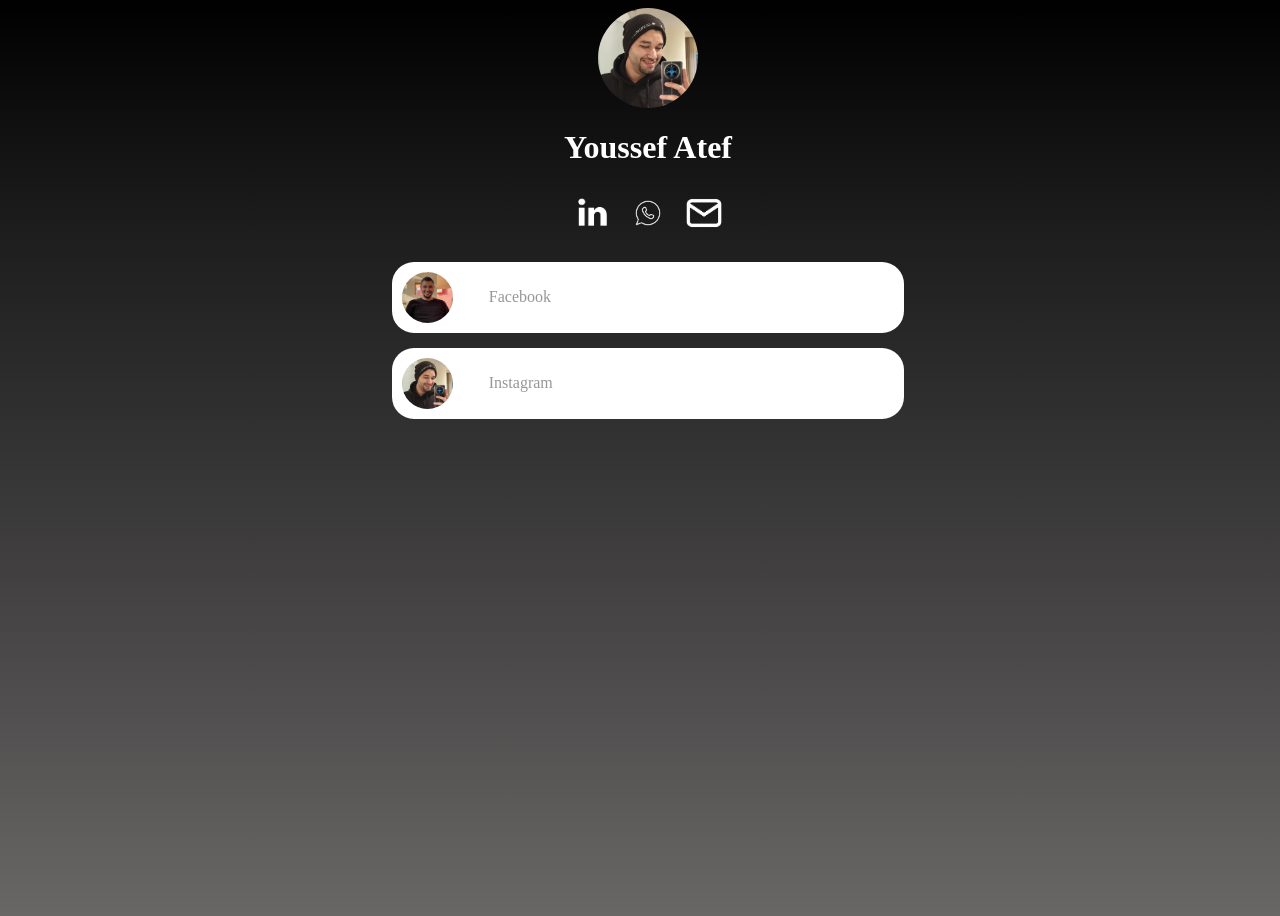
==== index.html @ 756415d1 "Add files via upload" ====
<!DOCTYPE html>
<html lang="en">
<head>
    <meta charset="UTF-8">
    <meta name="viewport" content="width=device-width, initial-scale=1.0">
    <title>Linktree</title>
    <link rel="stylesheet" href="styles.css">
</head>
<body>
    <!-- Start Head -->
    <header>
        <div class="header">
           <img src="second.jpg" alt="Youssef Atef Picture">
        <h1>Youssef Atef</h1> 
        </div>
        <div class="icons">
            <a href="https://www.linkedin.com/in/youssefatef20"><img src="Black_LinkedIn_Icon-removebg-preview.png" alt="LinkedIn Picture" class="logo linkedin"></a> 
            <a href="https://wa.me/qr/VZCPTO7S4LQMH1"><img src="WhatsApp_icon-removebg-preview.png" alt="whatsapp Icon" class="logo whatsapp"></a> 
            <a href="mailto:hh3928850@gmail.com"><img src="black_mail_app_icon__-removebg-preview.png" alt="mail Icon"class="logo mail" ></a> 
        </div>

    </header>
    <!-- End Head -->
    <!-- Start Main -->
   <main>
    <div class="all_buttons">
    <a href="https://www.facebook.com/share/1Axd8oAuQU/" class="button">
        <img src="first.webp" alt="facebook profile picture">
        Facebook
    </a>
    <a href="https://www.instagram.com/yousefatef23?igsh=MXZhYmN2dGlmeWFycw==" class="button">
        <img src="second.jpg" alt="instagram profile picture">
        Instagram
    </a> 
    </div>
   </main>
    <!-- end Main -->
</body>
</html>
---- styles.css ----
body{
    background-image: linear-gradient(to top, #696666, #4e4c4c, #353434, #1e1d1d, #000000);
    background-repeat: no-repeat;
    width: 100vw; 
    height: 100vh;  
    display: flex;
    flex-direction: column;
}

.header{
    display: flex;
    justify-content: center;
    flex-direction: column;
    align-items: center;
}

.header img{
    width: 100px;
    border-radius: 50%;
}

.header h1{
    color: #ffffff;
}

.icons{
    display: flex;
    justify-content: center;
    align-items: center;
    gap: 10px;
}



.logo{
    width: 50px;
}

.whatsapp{
    width: 42px;
}

main{
    display: flex;
    justify-content: center;
}

.all_buttons  {
    text-decoration: none;
    display: flex;
    flex-direction: column;
    align-items: center;
    gap: 15px;
    margin-top: 20px;
}



.button{
    display: flex;
    border-radius: 22px;
    width: 40vw;
    text-decoration: none;
    text-align: center;
    align-items: center;
    background-color: #ffffff;
    gap: 2vw;

}

.button:hover{
    background-color: transparent;
    border: #ffffff solid;
    color: #ffffff;
}


.button img{
    width: 10%;
    border-radius: 50%;
    object-fit: cover;
    padding: 10px;
}


.button{
    text-decoration: none;
    color: #989696;
}
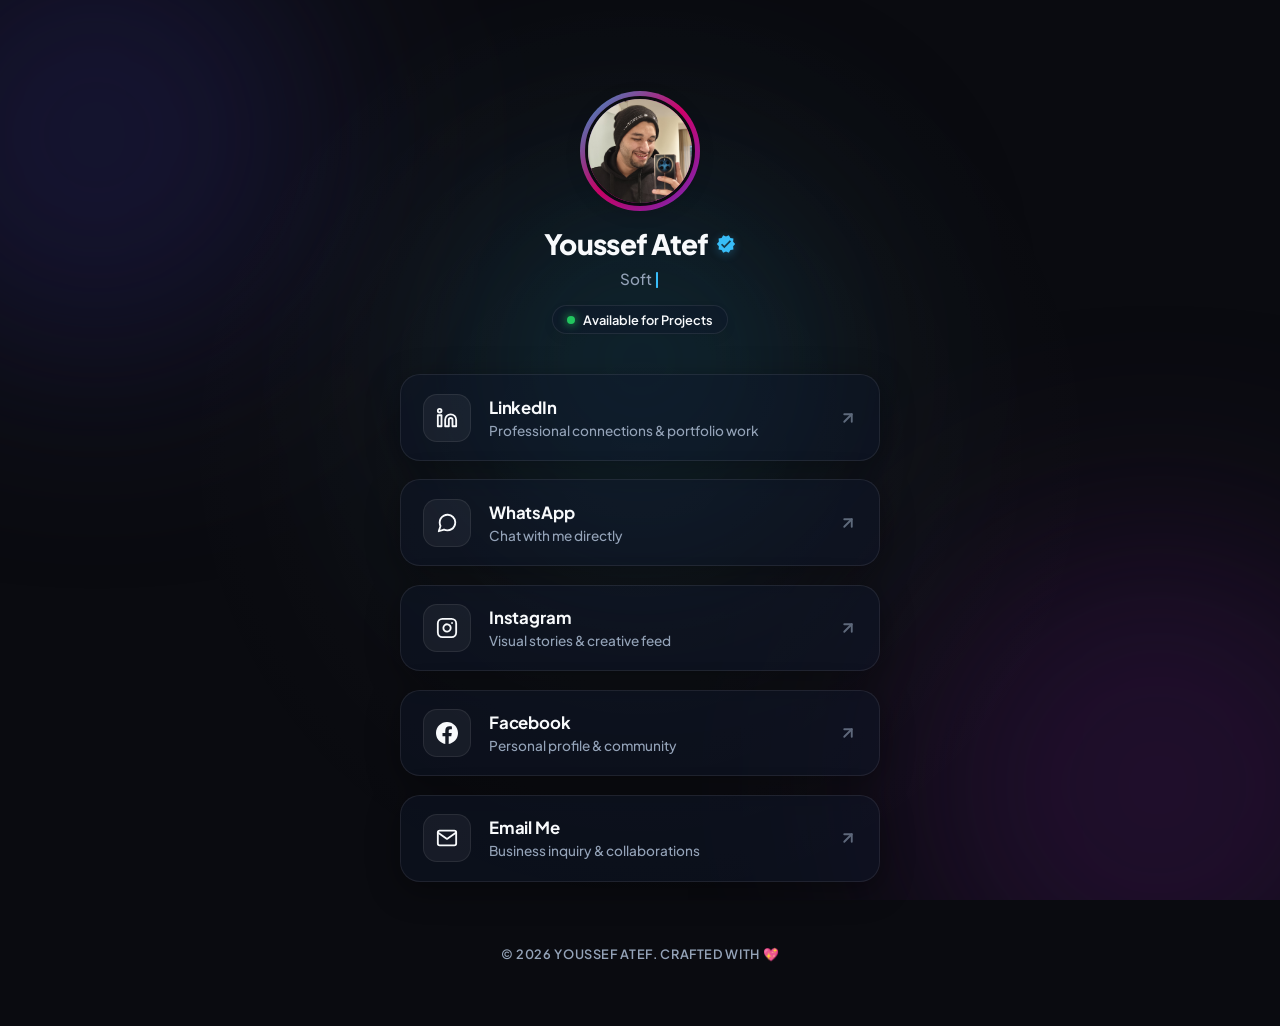
==== commit 68a18a27: "whole upgrade" ====
--- a/index.html
+++ b/index.html
@@ -1,39 +1,144 @@
-<!DOCTYPE html>
-<html lang="en">
-<head>
-    <meta charset="UTF-8">
-    <meta name="viewport" content="width=device-width, initial-scale=1.0">
-    <title>Linktree</title>
-    <link rel="stylesheet" href="styles.css">
-</head>
-<body>
-    <!-- Start Head -->
-    <header>
-        <div class="header">
-           <img src="second.jpg" alt="Youssef Atef Picture">
-        <h1>Youssef Atef</h1> 
-        </div>
-        <div class="icons">
-            <a href="https://www.linkedin.com/in/youssefatef20"><img src="Black_LinkedIn_Icon-removebg-preview.png" alt="LinkedIn Picture" class="logo linkedin"></a> 
-            <a href="https://wa.me/qr/VZCPTO7S4LQMH1"><img src="WhatsApp_icon-removebg-preview.png" alt="whatsapp Icon" class="logo whatsapp"></a> 
-            <a href="mailto:hh3928850@gmail.com"><img src="black_mail_app_icon__-removebg-preview.png" alt="mail Icon"class="logo mail" ></a> 
-        </div>
-
-    </header>
-    <!-- End Head -->
-    <!-- Start Main -->
-   <main>
-    <div class="all_buttons">
-    <a href="https://www.facebook.com/share/1Axd8oAuQU/" class="button">
-        <img src="first.webp" alt="facebook profile picture">
-        Facebook
-    </a>
-    <a href="https://www.instagram.com/yousefatef23?igsh=MXZhYmN2dGlmeWFycw==" class="button">
-        <img src="second.jpg" alt="instagram profile picture">
-        Instagram
-    </a> 
-    </div>
-   </main>
-    <!-- end Main -->
-</body>
+<!DOCTYPE html>
+<html lang="en" data-theme="dark">
+<head>
+    <meta charset="UTF-8">
+    <meta name="viewport" content="width=device-width, initial-scale=1.0">
+    
+    <!-- SEO & Metadata -->
+    <title>Youssef Atef | Connect With Me</title>
+    <meta name="description" content="Official Linktree for Youssef Atef. Connect on LinkedIn, WhatsApp, Instagram, Facebook, or send an Email.">
+    <meta name="keywords" content="Youssef Atef, Portfolio, Linktree, Web Developer, Social Links">
+    <meta name="author" content="Youssef Atef">
+    
+    <!-- Open Graph / Facebook -->
+    <meta property="og:type" content="website">
+    <meta property="og:title" content="Youssef Atef | Connect With Me">
+    <meta property="og:description" content="Official Linktree for Youssef Atef. Connect on LinkedIn, WhatsApp, Instagram, Facebook, or send an Email.">
+    <meta property="og:image" content="second.jpg">
+    
+    <!-- Google Fonts -->
+    <link rel="preconnect" href="https://fonts.googleapis.com">
+    <link rel="preconnect" href="https://fonts.gstatic.com" crossorigin>
+    <link href="https://fonts.googleapis.com/css2?family=Plus+Jakarta+Sans:wght@300;400;500;600;700;800&display=swap" rel="stylesheet">
+    
+    <link rel="stylesheet" href="styles.css">
+</head>
+<body>
+    <!-- Animated Particle/Mesh Background -->
+    <div class="bg-mesh">
+        <div class="mesh-bubble bubble-1"></div>
+        <div class="mesh-bubble bubble-2"></div>
+        <div class="mesh-bubble bubble-3"></div>
+    </div>
+
+
+    <!-- Header Section -->
+    <header class="profile-header">
+        <div class="avatar-container animate-on-load">
+            <img src="second.jpg" alt="Youssef Atef Profile" class="avatar">
+            <div class="avatar-ring"></div>
+        </div>
+
+        <div class="profile-info animate-on-load">
+            <h1 class="profile-name">
+                Youssef Atef 
+                <span class="verified-badge" title="Verified Account">
+                    <svg viewBox="0 0 24 24" fill="currentColor" class="badge-icon"><path d="M23 12l-2.44-2.78.34-3.68-3.61-.82-1.89-3.18L12 3 8.6 1.54 6.71 4.72l-3.61.81.34 3.68L1 12l2.44 2.78-.34 3.69 3.61.82 1.89 3.18L12 21l3.4 1.46 1.89-3.18 3.61-.82-.34-3.68L23 12zm-13 5l-4-4 1.41-1.41L10 14.17l6.59-6.59L18 9l-8 8z"/></svg>
+                </span>
+            </h1>
+            
+            <p class="profile-tagline"><span id="typing-text"></span><span class="typing-cursor">|</span></p>
+
+            <span class="status-badge">
+                <span class="status-dot animate-pulse"></span>
+                Available for Projects
+            </span>
+        </div>
+
+    </header>
+
+    <!-- Main Navigation/Buttons Section -->
+    <main class="links-container">
+        <!-- LinkedIn Link Card -->
+        <a href="https://www.linkedin.com/in/youssefatef20" target="_blank" rel="noopener noreferrer" class="link-card linkedin-card animate-on-load">
+            <div class="card-icon-wrapper">
+                <svg xmlns="http://www.w3.org/2000/svg" viewBox="0 0 24 24" fill="none" stroke="currentColor" stroke-width="2" stroke-linecap="round" stroke-linejoin="round"><path d="M16 8a6 6 0 0 1 6 6v7h-4v-7a2 2 0 0 0-2-2 2 2 0 0 0-2 2v7h-4v-7a6 6 0 0 1 6-6z"></path><rect x="2" y="9" width="4" height="12"></rect><circle cx="4" cy="4" r="2"></circle></svg>
+            </div>
+            <div class="card-content">
+                <h2 class="card-title">LinkedIn</h2>
+                <p class="card-description">Professional connections & portfolio work</p>
+            </div>
+            <div class="card-arrow">
+                <svg xmlns="http://www.w3.org/2000/svg" viewBox="0 0 24 24" fill="none" stroke="currentColor" stroke-width="2.5" stroke-linecap="round" stroke-linejoin="round"><line x1="7" y1="17" x2="17" y2="7"></line><polyline points="7 7 17 7 17 17"></polyline></svg>
+            </div>
+        </a>
+
+        <!-- WhatsApp Link Card -->
+        <a href="https://wa.me/qr/VZCPTO7S4LQMH1" target="_blank" rel="noopener noreferrer" class="link-card whatsapp-card animate-on-load">
+            <div class="card-icon-wrapper">
+                <svg xmlns="http://www.w3.org/2000/svg" viewBox="0 0 24 24" fill="none" stroke="currentColor" stroke-width="2" stroke-linecap="round" stroke-linejoin="round"><path d="M21 11.5a8.38 8.38 0 0 1-.9 3.8 8.5 8.5 0 0 1-7.6 4.7 8.38 8.38 0 0 1-3.8-.9L3 21l1.9-5.7a8.38 8.38 0 0 1-.9-3.8 8.5 8.5 0 0 1 4.7-7.6 8.38 8.38 0 0 1 3.8-.9h.5a8.48 8.48 0 0 1 8 8v.5z"></path></svg>
+            </div>
+            <div class="card-content">
+                <h2 class="card-title">WhatsApp</h2>
+                <p class="card-description">Chat with me directly</p>
+            </div>
+            <div class="card-arrow">
+                <svg xmlns="http://www.w3.org/2000/svg" viewBox="0 0 24 24" fill="none" stroke="currentColor" stroke-width="2.5" stroke-linecap="round" stroke-linejoin="round"><line x1="7" y1="17" x2="17" y2="7"></line><polyline points="7 7 17 7 17 17"></polyline></svg>
+            </div>
+        </a>
+
+        <!-- Instagram Link Card -->
+        <a href="https://www.instagram.com/yousefatef23?igsh=MXZhYmN2dGlmeWFycw==" target="_blank" rel="noopener noreferrer" class="link-card instagram-card animate-on-load">
+            <div class="card-icon-wrapper">
+                <svg xmlns="http://www.w3.org/2000/svg" viewBox="0 0 24 24" fill="none" stroke="currentColor" stroke-width="2" stroke-linecap="round" stroke-linejoin="round"><rect x="2" y="2" width="20" height="20" rx="5" ry="5"></rect><path d="M16 11.37A4 4 0 1 1 12.63 8 4 4 0 0 1 16 11.37z"></path><line x1="17.5" y1="6.5" x2="17.51" y2="6.5"></line></svg>
+            </div>
+            <div class="card-content">
+                <h2 class="card-title">Instagram</h2>
+                <p class="card-description">Visual stories & creative feed</p>
+            </div>
+            <div class="card-arrow">
+                <svg xmlns="http://www.w3.org/2000/svg" viewBox="0 0 24 24" fill="none" stroke="currentColor" stroke-width="2.5" stroke-linecap="round" stroke-linejoin="round"><line x1="7" y1="17" x2="17" y2="7"></line><polyline points="7 7 17 7 17 17"></polyline></svg>
+            </div>
+        </a>
+
+        <!-- Facebook Link Card -->
+        <a href="https://www.facebook.com/share/1Axd8oAuQU/" target="_blank" rel="noopener noreferrer" class="link-card facebook-card animate-on-load">
+            <div class="card-icon-wrapper">
+                <svg xmlns="http://www.w3.org/2000/svg" viewBox="0 0 24 24" fill="currentColor"><path d="M24 12.073c0-6.627-5.373-12-12-12s-12 5.373-12 12c0 5.99 4.388 10.954 10.125 11.854v-8.385H7.078v-3.47h3.047V9.43c0-3.007 1.792-4.669 4.533-4.669 1.312 0 2.686.235 2.686.235v2.953H15.83c-1.491 0-1.956.925-1.956 1.874v2.25h3.328l-.532 3.47h-2.796v8.385C19.612 23.027 24 18.062 24 12.073z"/></svg>
+            </div>
+            <div class="card-content">
+                <h2 class="card-title">Facebook</h2>
+                <p class="card-description">Personal profile & community</p>
+            </div>
+            <div class="card-arrow">
+                <svg xmlns="http://www.w3.org/2000/svg" viewBox="0 0 24 24" fill="none" stroke="currentColor" stroke-width="2.5" stroke-linecap="round" stroke-linejoin="round"><line x1="7" y1="17" x2="17" y2="7"></line><polyline points="7 7 17 7 17 17"></polyline></svg>
+            </div>
+        </a>
+
+        <!-- Email Link Card -->
+        <a href="mailto:hh3928850@gmail.com" class="link-card email-card animate-on-load">
+            <div class="card-icon-wrapper">
+                <svg xmlns="http://www.w3.org/2000/svg" viewBox="0 0 24 24" fill="none" stroke="currentColor" stroke-width="2" stroke-linecap="round" stroke-linejoin="round"><path d="M4 4h16c1.1 0 2 .9 2 2v12c0 1.1-.9 2-2 2H4c-1.1 0-2-.9-2-2V6c0-1.1.9-2 2-2z"></path><polyline points="22,6 12,13 2,6"></polyline></svg>
+            </div>
+            <div class="card-content">
+                <h2 class="card-title">Email Me</h2>
+                <p class="card-description">Business inquiry & collaborations</p>
+            </div>
+            <div class="card-arrow">
+                <svg xmlns="http://www.w3.org/2000/svg" viewBox="0 0 24 24" fill="none" stroke="currentColor" stroke-width="2.5" stroke-linecap="round" stroke-linejoin="round"><line x1="7" y1="17" x2="17" y2="7"></line><polyline points="7 7 17 7 17 17"></polyline></svg>
+            </div>
+        </a>
+    </main>
+
+    <!-- Footer -->
+    <footer class="profile-footer animate-on-load">
+        <p>© <span id="current-year"></span> Youssef Atef. Crafted with 💖</p>
+    </footer>
+
+
+    <!-- Toast Notifications Container -->
+    <div id="toast-container" class="toast-container"></div>
+
+    <script src="script.js"></script>
+</body>
 </html>
--- a/styles.css
+++ b/styles.css
@@ -1,92 +1,542 @@
-body{
-    background-image: linear-gradient(to top, #696666, #4e4c4c, #353434, #1e1d1d, #000000);
-    background-repeat: no-repeat;
-    width: 100vw; 
-    height: 100vh;  
-    display: flex;
-    flex-direction: column;
-}
-
-.header{
-    display: flex;
-    justify-content: center;
-    flex-direction: column;
-    align-items: center;
-}
-
-.header img{
-    width: 100px;
-    border-radius: 50%;
-}
-
-.header h1{
-    color: #ffffff;
-}
-
-.icons{
-    display: flex;
-    justify-content: center;
-    align-items: center;
-    gap: 10px;
-}
-
-
-
-.logo{
-    width: 50px;
-}
-
-.whatsapp{
-    width: 42px;
-}
-
-main{
-    display: flex;
-    justify-content: center;
-}
-
-.all_buttons  {
-    text-decoration: none;
-    display: flex;
-    flex-direction: column;
-    align-items: center;
-    gap: 15px;
-    margin-top: 20px;
-}
-
-
-
-.button{
-    display: flex;
-    border-radius: 22px;
-    width: 40vw;
-    text-decoration: none;
-    text-align: center;
-    align-items: center;
-    background-color: #ffffff;
-    gap: 2vw;
-
-}
-
-.button:hover{
-    background-color: transparent;
-    border: #ffffff solid;
-    color: #ffffff;
-}
-
-
-.button img{
-    width: 10%;
-    border-radius: 50%;
-    object-fit: cover;
-    padding: 10px;
-}
-
-
-.button{
-    text-decoration: none;
-    color: #989696;
-}
-
-
-
+/* ==========================================================================
+   DESIGN SYSTEM & CUSTOM PROPERTIES
+   ========================================================================== */
+:root {
+    /* Fonts */
+    --font-primary: 'Plus Jakarta Sans', sans-serif;
+    
+    /* Layout */
+    --max-width: 480px;
+    --transition-spring: all 0.5s cubic-bezier(0.34, 1.56, 0.64, 1);
+    --transition-smooth: all 0.3s ease;
+
+    /* Theme Configurations (Locked to Dark) */
+    --bg-main: #0a0b10;
+    --text-primary: #f8fafc;
+    --text-secondary: #94a3b8;
+    
+    /* Glassmorphism */
+    --glass-bg: rgba(15, 23, 42, 0.45);
+    --glass-border: rgba(255, 255, 255, 0.08);
+    --glass-border-hover: rgba(255, 255, 255, 0.2);
+    --glass-shadow: 0 8px 32px 0 rgba(0, 0, 0, 0.37);
+    --glass-shadow-hover: 0 12px 40px 0 rgba(56, 189, 248, 0.15);
+    
+    /* Accent & Brand Colors */
+    --accent: #38bdf8;
+    --accent-glow: rgba(56, 189, 248, 0.3);
+    
+    /* Dynamic Mesh Bubbles */
+    --bubble-1: #1e1b4b;
+    --bubble-2: #311042;
+    --bubble-3: #083344;
+    
+    /* Inputs */
+    --input-bg: rgba(0, 0, 0, 0.25);
+}
+
+/* ==========================================================================
+   BASE RESET & LAYOUT
+   ========================================================================== */
+* {
+    margin: 0;
+    padding: 0;
+    box-sizing: border-box;
+    -webkit-tap-highlight-color: transparent;
+}
+
+body {
+    background-color: var(--bg-main);
+    color: var(--text-primary);
+    font-family: var(--font-primary);
+    min-height: 100vh;
+    display: flex;
+    flex-direction: column;
+    align-items: center;
+    justify-content: flex-start;
+    padding: 2rem 1rem;
+    overflow-x: hidden;
+    position: relative;
+    transition: background-color 0.4s ease, color 0.4s ease;
+}
+
+/* ==========================================================================
+   DYNAMIC MESH BACKGROUND
+   ========================================================================== */
+.bg-mesh {
+    position: fixed;
+    top: 0;
+    left: 0;
+    width: 100%;
+    height: 100%;
+    z-index: -1;
+    overflow: hidden;
+    background: radial-gradient(circle at var(--mouse-x, 50%) var(--mouse-y, 50%), rgba(255, 255, 255, 0.03) 0%, transparent 60%);
+    pointer-events: none;
+}
+
+.mesh-bubble {
+    position: absolute;
+    border-radius: 50%;
+    filter: blur(100px);
+    opacity: 0.55;
+    mix-blend-mode: screen;
+    animation: floatAround 25s infinite alternate ease-in-out;
+    transition: background-color 0.8s ease;
+}
+
+.bubble-1 {
+    width: 450px;
+    height: 450px;
+    background-color: var(--bubble-1);
+    top: -10%;
+    left: -10%;
+}
+
+.bubble-2 {
+    width: 500px;
+    height: 500px;
+    background-color: var(--bubble-2);
+    bottom: -15%;
+    right: -10%;
+    animation-delay: -5s;
+    animation-duration: 30s;
+}
+
+.bubble-3 {
+    width: 350px;
+    height: 350px;
+    background-color: var(--bubble-3);
+    top: 40%;
+    left: 50%;
+    transform: translate(-50%, -50%);
+    animation-delay: -10s;
+    animation-duration: 20s;
+}
+
+@keyframes floatAround {
+    0% {
+        transform: translate(0, 0) scale(1) rotate(0deg);
+    }
+    33% {
+        transform: translate(50px, 80px) scale(1.1) rotate(120deg);
+    }
+    66% {
+        transform: translate(-40px, 40px) scale(0.9) rotate(240deg);
+    }
+    100% {
+        transform: translate(0, 0) scale(1) rotate(360deg);
+    }
+}
+
+/* ==========================================================================
+   ANIMATE ON LOAD SYSTEM
+   ========================================================================== */
+.animate-on-load {
+    opacity: 0;
+    transform: translateY(24px);
+    transition: opacity 0.8s cubic-bezier(0.16, 1, 0.3, 1), 
+                transform 0.8s cubic-bezier(0.16, 1, 0.3, 1);
+}
+
+body.loaded .animate-on-load {
+    opacity: 1;
+    transform: translateY(0);
+}
+
+/* Floating header controls removed */
+
+/* ==========================================================================
+   PROFILE HEADER
+   ========================================================================== */
+.profile-header {
+    display: flex;
+    flex-direction: column;
+    align-items: center;
+    text-align: center;
+    margin-top: 4rem;
+    margin-bottom: 2.5rem;
+    width: 100%;
+    max-width: var(--max-width);
+}
+
+/* Avatar Picture & Glowing Ring */
+.avatar-container {
+    position: relative;
+    width: 110px;
+    height: 110px;
+    margin-bottom: 1.25rem;
+}
+
+.avatar {
+    width: 100%;
+    height: 100%;
+    border-radius: 50%;
+    object-fit: cover;
+    border: 3px solid var(--bg-main);
+    box-shadow: 0 4px 20px rgba(0, 0, 0, 0.2);
+    z-index: 2;
+    position: relative;
+}
+
+.avatar-ring {
+    position: absolute;
+    top: -5px;
+    left: -5px;
+    right: -5px;
+    bottom: -5px;
+    border-radius: 50%;
+    background: linear-gradient(135deg, var(--accent) 0%, #ff007f 50%, #9333ea 100%);
+    z-index: 1;
+    animation: rotateRing 8s linear infinite;
+    opacity: 0.85;
+}
+
+@keyframes rotateRing {
+    0% { transform: rotate(0deg); }
+    100% { transform: rotate(360deg); }
+}
+
+/* Profile Info */
+.profile-info {
+    display: flex;
+    flex-direction: column;
+    align-items: center;
+    gap: 0.5rem;
+    width: 100%;
+}
+
+.profile-name {
+    font-size: 1.75rem;
+    font-weight: 800;
+    letter-spacing: -0.025em;
+    display: flex;
+    align-items: center;
+    gap: 0.5rem;
+}
+
+.verified-badge {
+    display: inline-flex;
+    align-items: center;
+    justify-content: center;
+    color: var(--accent);
+}
+
+.badge-icon {
+    width: 20px;
+    height: 20px;
+    filter: drop-shadow(0 2px 4px var(--accent-glow));
+}
+
+.profile-tagline {
+    font-size: 0.95rem;
+    color: var(--text-secondary);
+    font-weight: 500;
+    min-height: 20px;
+}
+
+.typing-cursor {
+    animation: blinkCursor 0.8s infinite;
+    color: var(--accent);
+    font-weight: 700;
+    margin-left: 2px;
+}
+
+@keyframes blinkCursor {
+    50% { opacity: 0; }
+}
+
+/* Status Indicator Badge */
+.status-badge {
+    display: inline-flex;
+    align-items: center;
+    gap: 0.5rem;
+    padding: 0.35rem 0.85rem;
+    border-radius: 20px;
+    background: var(--glass-bg);
+    border: 1px solid var(--glass-border);
+    font-size: 0.8rem;
+    font-weight: 600;
+    color: var(--text-primary);
+    margin-top: 0.5rem;
+    box-shadow: 0 4px 12px rgba(0, 0, 0, 0.05);
+}
+
+.status-dot {
+    width: 8px;
+    height: 8px;
+    border-radius: 50%;
+    background-color: #22c55e; /* Green active status */
+    box-shadow: 0 0 10px #22c55e;
+}
+
+/* Social Quicklinks removed */
+
+/* ==========================================================================
+   LINKS CONTAINER & CARDS
+   ========================================================================== */
+.links-container {
+    width: 100%;
+    max-width: var(--max-width);
+    display: flex;
+    flex-direction: column;
+    gap: 1.15rem;
+}
+
+/* Base Card Style */
+.link-card {
+    display: flex;
+    align-items: center;
+    padding: 1.15rem 1.35rem;
+    border-radius: 20px;
+    background: var(--glass-bg);
+    border: 1px solid var(--glass-border);
+    text-decoration: none;
+    color: var(--text-primary);
+    box-shadow: var(--glass-shadow);
+    transition: var(--transition-spring);
+    position: relative;
+    overflow: hidden;
+}
+
+/* Sweep/Shine Hover Light Beam */
+.link-card::before {
+    content: '';
+    position: absolute;
+    top: 0;
+    left: -150%;
+    width: 50%;
+    height: 100%;
+    background: linear-gradient(
+        to right,
+        rgba(255, 255, 255, 0) 0%,
+        rgba(255, 255, 255, 0.13) 50%,
+        rgba(255, 255, 255, 0) 100%
+    );
+    transform: skewX(-25deg);
+    transition: 0.75s;
+    pointer-events: none;
+    z-index: 3;
+}
+
+.link-card:hover::before {
+    left: 200%;
+}
+
+.link-card:hover {
+    transform: translateY(-4px) scale(1.015);
+    border-color: var(--glass-border-hover);
+    box-shadow: var(--glass-shadow-hover);
+}
+
+.link-card:active {
+    transform: translateY(-1px) scale(0.99);
+}
+
+/* Card Icons */
+.card-icon-wrapper {
+    width: 48px;
+    height: 48px;
+    border-radius: 14px;
+    background: rgba(255, 255, 255, 0.05);
+    border: 1px solid var(--glass-border);
+    display: flex;
+    align-items: center;
+    justify-content: center;
+    margin-right: 1.15rem;
+    transition: var(--transition-spring);
+    flex-shrink: 0;
+}
+
+html[data-theme="light"] .card-icon-wrapper {
+    background: rgba(0, 0, 0, 0.03);
+}
+
+.card-icon-wrapper svg {
+    width: 22px;
+    height: 22px;
+    color: var(--text-primary);
+    transition: var(--transition-spring);
+}
+
+.link-card:hover .card-icon-wrapper {
+    transform: scale(1.1) rotate(5deg);
+}
+
+/* Card Typography */
+.card-content {
+    flex-grow: 1;
+    display: flex;
+    flex-direction: column;
+    gap: 0.25rem;
+}
+
+.card-title {
+    font-size: 1.05rem;
+    font-weight: 700;
+    letter-spacing: -0.01em;
+}
+
+.card-description {
+    font-size: 0.85rem;
+    color: var(--text-secondary);
+    font-weight: 500;
+    line-height: 1.25;
+}
+
+/* Card Arrow Icon */
+.card-arrow {
+    display: flex;
+    align-items: center;
+    justify-content: center;
+    color: var(--text-secondary);
+    opacity: 0.6;
+    transition: var(--transition-spring);
+    margin-left: 0.5rem;
+}
+
+.card-arrow svg {
+    width: 18px;
+    height: 18px;
+}
+
+.link-card:hover .card-arrow {
+    transform: translate(3px, -3px);
+    opacity: 1;
+    color: var(--accent);
+}
+
+/* BRAND SPECIFIC HOVER HIGHLIGHTS */
+/* LinkedIn */
+.linkedin-card:hover {
+    border-color: rgba(0, 119, 181, 0.4);
+    box-shadow: 0 10px 30px rgba(0, 119, 181, 0.15);
+}
+.linkedin-card:hover .card-icon-wrapper {
+    background: rgba(0, 119, 181, 0.15);
+}
+.linkedin-card:hover .card-icon-wrapper svg {
+    color: #0077b5;
+}
+
+/* WhatsApp */
+.whatsapp-card:hover {
+    border-color: rgba(37, 211, 102, 0.4);
+    box-shadow: 0 10px 30px rgba(37, 211, 102, 0.15);
+}
+.whatsapp-card:hover .card-icon-wrapper {
+    background: rgba(37, 211, 102, 0.15);
+}
+.whatsapp-card:hover .card-icon-wrapper svg {
+    color: #25d366;
+}
+
+/* Instagram */
+.instagram-card:hover {
+    border-color: rgba(225, 48, 108, 0.4);
+    box-shadow: 0 10px 30px rgba(225, 48, 108, 0.15);
+}
+.instagram-card:hover .card-icon-wrapper {
+    background: rgba(225, 48, 108, 0.15);
+}
+.instagram-card:hover .card-icon-wrapper svg {
+    color: #e1306c;
+}
+
+/* Facebook */
+.facebook-card:hover {
+    border-color: rgba(24, 119, 242, 0.4);
+    box-shadow: 0 10px 30px rgba(24, 119, 242, 0.15);
+}
+.facebook-card:hover .card-icon-wrapper {
+    background: rgba(24, 119, 242, 0.15);
+}
+.facebook-card:hover .card-icon-wrapper svg {
+    color: #1877f2;
+}
+
+/* Email */
+.email-card:hover {
+    border-color: rgba(139, 92, 246, 0.4);
+    box-shadow: 0 10px 30px rgba(139, 92, 246, 0.15);
+}
+.email-card:hover .card-icon-wrapper {
+    background: rgba(139, 92, 246, 0.15);
+}
+.email-card:hover .card-icon-wrapper svg {
+    color: #8b5cf6;
+}
+
+/* ==========================================================================
+   FOOTER
+   ========================================================================== */
+.profile-footer {
+    margin-top: 4rem;
+    margin-bottom: 2rem;
+    font-size: 0.8rem;
+    color: var(--text-secondary);
+    font-weight: 600;
+    letter-spacing: 0.05em;
+    text-transform: uppercase;
+}
+
+/* Toast and share modal CSS removed */
+
+/* ==========================================================================
+   MOBILE & ACCESSIBILITY RESPONSIVENESS
+   ========================================================================== */
+@media (max-width: 480px) {
+    body {
+        padding: 1.5rem 0.75rem;
+    }
+    
+    .profile-header {
+        margin-top: 3.5rem;
+        margin-bottom: 2rem;
+    }
+    
+    .profile-name {
+        font-size: 1.5rem;
+    }
+    
+    .link-card {
+        padding: 1rem 1.15rem;
+        border-radius: 16px;
+    }
+    
+    .card-icon-wrapper {
+        width: 42px;
+        height: 42px;
+        border-radius: 12px;
+        margin-right: 0.85rem;
+    }
+    
+    .card-icon-wrapper svg {
+        width: 18px;
+        height: 18px;
+    }
+    
+    .card-title {
+        font-size: 0.95rem;
+    }
+    
+    .card-description {
+        font-size: 0.8rem;
+    }
+}
+
+/* High contrast modes or animation reduction preference */
+@media (prefers-reduced-motion: reduce) {
+    .mesh-bubble,
+    .avatar-ring,
+    .status-dot,
+    .animate-on-load,
+    .link-card::before,
+    .link-card,
+    .card-arrow {
+        animation: none !important;
+        transition: none !important;
+        transform: none !important;
+        opacity: 1 !important;
+    }
+}
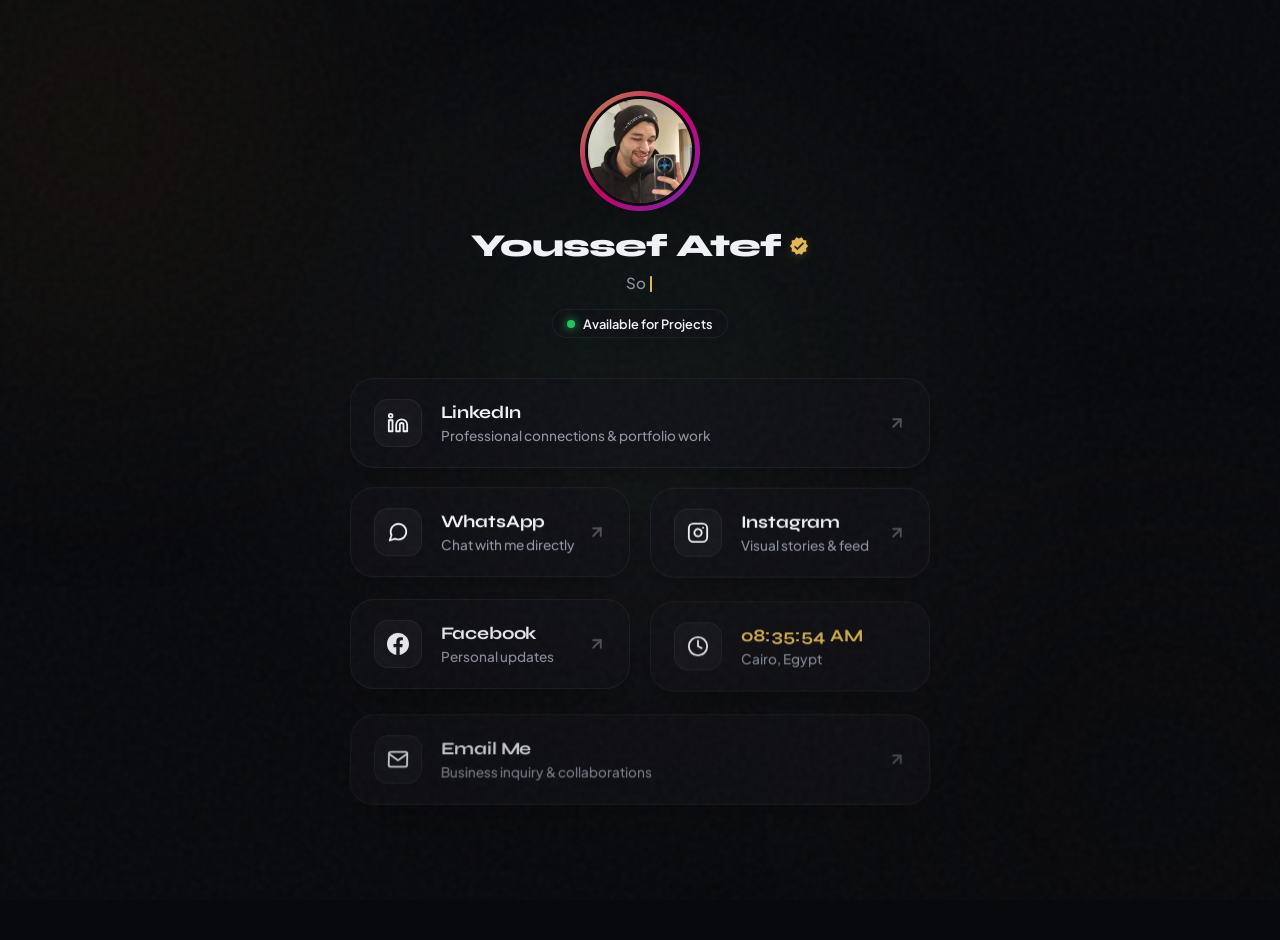
==== commit 7e279ebb: "d" ====
--- a/index.html
+++ b/index.html
@@ -19,7 +19,7 @@
     <!-- Google Fonts -->
     <link rel="preconnect" href="https://fonts.googleapis.com">
     <link rel="preconnect" href="https://fonts.gstatic.com" crossorigin>
-    <link href="https://fonts.googleapis.com/css2?family=Plus+Jakarta+Sans:wght@300;400;500;600;700;800&display=swap" rel="stylesheet">
+    <link href="https://fonts.googleapis.com/css2?family=Plus+Jakarta+Sans:wght@300;400;500;600;700;800&family=Syne:wght@700;800&display=swap" rel="stylesheet">
     
     <link rel="stylesheet" href="styles.css">
 </head>
@@ -34,12 +34,12 @@
 
     <!-- Header Section -->
     <header class="profile-header">
-        <div class="avatar-container animate-on-load">
+        <div class="avatar-container">
             <img src="second.jpg" alt="Youssef Atef Profile" class="avatar">
             <div class="avatar-ring"></div>
         </div>
 
-        <div class="profile-info animate-on-load">
+        <div class="profile-info">
             <h1 class="profile-name">
                 Youssef Atef 
                 <span class="verified-badge" title="Verified Account">
@@ -58,9 +58,9 @@
     </header>
 
     <!-- Main Navigation/Buttons Section -->
-    <main class="links-container">
-        <!-- LinkedIn Link Card -->
-        <a href="https://www.linkedin.com/in/youssefatef20" target="_blank" rel="noopener noreferrer" class="link-card linkedin-card animate-on-load">
+    <main class="bento-grid">
+        <!-- LinkedIn Link Card (Wide) -->
+        <a href="https://www.linkedin.com/in/youssefatef20" target="_blank" rel="noopener noreferrer" class="bento-card bento-wide linkedin-card">
             <div class="card-icon-wrapper">
                 <svg xmlns="http://www.w3.org/2000/svg" viewBox="0 0 24 24" fill="none" stroke="currentColor" stroke-width="2" stroke-linecap="round" stroke-linejoin="round"><path d="M16 8a6 6 0 0 1 6 6v7h-4v-7a2 2 0 0 0-2-2 2 2 0 0 0-2 2v7h-4v-7a6 6 0 0 1 6-6z"></path><rect x="2" y="9" width="4" height="12"></rect><circle cx="4" cy="4" r="2"></circle></svg>
             </div>
@@ -74,7 +74,7 @@
         </a>
 
         <!-- WhatsApp Link Card -->
-        <a href="https://wa.me/qr/VZCPTO7S4LQMH1" target="_blank" rel="noopener noreferrer" class="link-card whatsapp-card animate-on-load">
+        <a href="https://wa.me/qr/VZCPTO7S4LQMH1" target="_blank" rel="noopener noreferrer" class="bento-card whatsapp-card">
             <div class="card-icon-wrapper">
                 <svg xmlns="http://www.w3.org/2000/svg" viewBox="0 0 24 24" fill="none" stroke="currentColor" stroke-width="2" stroke-linecap="round" stroke-linejoin="round"><path d="M21 11.5a8.38 8.38 0 0 1-.9 3.8 8.5 8.5 0 0 1-7.6 4.7 8.38 8.38 0 0 1-3.8-.9L3 21l1.9-5.7a8.38 8.38 0 0 1-.9-3.8 8.5 8.5 0 0 1 4.7-7.6 8.38 8.38 0 0 1 3.8-.9h.5a8.48 8.48 0 0 1 8 8v.5z"></path></svg>
             </div>
@@ -88,13 +88,13 @@
         </a>
 
         <!-- Instagram Link Card -->
-        <a href="https://www.instagram.com/yousefatef23?igsh=MXZhYmN2dGlmeWFycw==" target="_blank" rel="noopener noreferrer" class="link-card instagram-card animate-on-load">
+        <a href="https://www.instagram.com/yousefatef23?igsh=MXZhYmN2dGlmeWFycw==" target="_blank" rel="noopener noreferrer" class="bento-card instagram-card">
             <div class="card-icon-wrapper">
                 <svg xmlns="http://www.w3.org/2000/svg" viewBox="0 0 24 24" fill="none" stroke="currentColor" stroke-width="2" stroke-linecap="round" stroke-linejoin="round"><rect x="2" y="2" width="20" height="20" rx="5" ry="5"></rect><path d="M16 11.37A4 4 0 1 1 12.63 8 4 4 0 0 1 16 11.37z"></path><line x1="17.5" y1="6.5" x2="17.51" y2="6.5"></line></svg>
             </div>
             <div class="card-content">
                 <h2 class="card-title">Instagram</h2>
-                <p class="card-description">Visual stories & creative feed</p>
+                <p class="card-description">Visual stories & feed</p>
             </div>
             <div class="card-arrow">
                 <svg xmlns="http://www.w3.org/2000/svg" viewBox="0 0 24 24" fill="none" stroke="currentColor" stroke-width="2.5" stroke-linecap="round" stroke-linejoin="round"><line x1="7" y1="17" x2="17" y2="7"></line><polyline points="7 7 17 7 17 17"></polyline></svg>
@@ -102,21 +102,32 @@
         </a>
 
         <!-- Facebook Link Card -->
-        <a href="https://www.facebook.com/share/1Axd8oAuQU/" target="_blank" rel="noopener noreferrer" class="link-card facebook-card animate-on-load">
+        <a href="https://www.facebook.com/share/1Axd8oAuQU/" target="_blank" rel="noopener noreferrer" class="bento-card facebook-card">
             <div class="card-icon-wrapper">
                 <svg xmlns="http://www.w3.org/2000/svg" viewBox="0 0 24 24" fill="currentColor"><path d="M24 12.073c0-6.627-5.373-12-12-12s-12 5.373-12 12c0 5.99 4.388 10.954 10.125 11.854v-8.385H7.078v-3.47h3.047V9.43c0-3.007 1.792-4.669 4.533-4.669 1.312 0 2.686.235 2.686.235v2.953H15.83c-1.491 0-1.956.925-1.956 1.874v2.25h3.328l-.532 3.47h-2.796v8.385C19.612 23.027 24 18.062 24 12.073z"/></svg>
             </div>
             <div class="card-content">
                 <h2 class="card-title">Facebook</h2>
-                <p class="card-description">Personal profile & community</p>
+                <p class="card-description">Personal updates</p>
             </div>
             <div class="card-arrow">
                 <svg xmlns="http://www.w3.org/2000/svg" viewBox="0 0 24 24" fill="none" stroke="currentColor" stroke-width="2.5" stroke-linecap="round" stroke-linejoin="round"><line x1="7" y1="17" x2="17" y2="7"></line><polyline points="7 7 17 7 17 17"></polyline></svg>
             </div>
         </a>
 
-        <!-- Email Link Card -->
-        <a href="mailto:hh3928850@gmail.com" class="link-card email-card animate-on-load">
+        <!-- Cairo Clock Widget -->
+        <div class="bento-card clock-card">
+            <div class="card-icon-wrapper">
+                <svg xmlns="http://www.w3.org/2000/svg" viewBox="0 0 24 24" fill="none" stroke="currentColor" stroke-width="2" stroke-linecap="round" stroke-linejoin="round" class="clock-icon"><circle cx="12" cy="12" r="10"></circle><polyline points="12 6 12 12 16 14"></polyline></svg>
+            </div>
+            <div class="card-content">
+                <h2 class="card-title" id="clock-time">00:00:00</h2>
+                <p class="card-description">Cairo, Egypt</p>
+            </div>
+        </div>
+
+        <!-- Email Link Card (Wide) -->
+        <a href="mailto:hh3928850@gmail.com" class="bento-card bento-wide email-card">
             <div class="card-icon-wrapper">
                 <svg xmlns="http://www.w3.org/2000/svg" viewBox="0 0 24 24" fill="none" stroke="currentColor" stroke-width="2" stroke-linecap="round" stroke-linejoin="round"><path d="M4 4h16c1.1 0 2 .9 2 2v12c0 1.1-.9 2-2 2H4c-1.1 0-2-.9-2-2V6c0-1.1.9-2 2-2z"></path><polyline points="22,6 12,13 2,6"></polyline></svg>
             </div>
@@ -131,7 +142,7 @@
     </main>
 
     <!-- Footer -->
-    <footer class="profile-footer animate-on-load">
+    <footer class="profile-footer">
         <p>© <span id="current-year"></span> Youssef Atef. Crafted with 💖</p>
     </footer>
 
@@ -139,6 +150,8 @@
     <!-- Toast Notifications Container -->
     <div id="toast-container" class="toast-container"></div>
 
+    <!-- GSAP Libraries -->
+    <script src="https://cdnjs.cloudflare.com/ajax/libs/gsap/3.12.5/gsap.min.js"></script>
     <script src="script.js"></script>
 </body>
 </html>
--- a/styles.css
+++ b/styles.css
@@ -4,32 +4,33 @@
 :root {
     /* Fonts */
     --font-primary: 'Plus Jakarta Sans', sans-serif;
+    --font-display: 'Syne', sans-serif;
     
     /* Layout */
-    --max-width: 480px;
+    --max-width: 580px;
     --transition-spring: all 0.5s cubic-bezier(0.34, 1.56, 0.64, 1);
     --transition-smooth: all 0.3s ease;
 
-    /* Theme Configurations (Locked to Dark) */
-    --bg-main: #0a0b10;
-    --text-primary: #f8fafc;
-    --text-secondary: #94a3b8;
+    /* Theme Configurations (Obsidian Dark) */
+    --bg-main: #08090c;
+    --text-primary: #f1f2f6;
+    --text-secondary: #8e939e;
     
     /* Glassmorphism */
-    --glass-bg: rgba(15, 23, 42, 0.45);
-    --glass-border: rgba(255, 255, 255, 0.08);
-    --glass-border-hover: rgba(255, 255, 255, 0.2);
-    --glass-shadow: 0 8px 32px 0 rgba(0, 0, 0, 0.37);
-    --glass-shadow-hover: 0 12px 40px 0 rgba(56, 189, 248, 0.15);
-    
-    /* Accent & Brand Colors */
-    --accent: #38bdf8;
-    --accent-glow: rgba(56, 189, 248, 0.3);
+    --glass-bg: rgba(15, 16, 22, 0.6);
+    --glass-border: rgba(255, 255, 255, 0.05);
+    --glass-border-hover: rgba(226, 184, 87, 0.25);
+    --glass-shadow: 0 10px 40px -10px rgba(0, 0, 0, 0.5);
+    --glass-shadow-hover: 0 20px 50px -10px rgba(226, 184, 87, 0.08);
+    
+    /* Accent & Brand Colors (Muted Gold) */
+    --accent: #e2b857;
+    --accent-glow: rgba(226, 184, 87, 0.2);
     
     /* Dynamic Mesh Bubbles */
-    --bubble-1: #1e1b4b;
-    --bubble-2: #311042;
-    --bubble-3: #083344;
+    --bubble-1: #19140d; /* Warm dark bronze */
+    --bubble-2: #09090b; /* Dark charcoal */
+    --bubble-3: #0a1411; /* Dark pine green */
     
     /* Inputs */
     --input-bg: rgba(0, 0, 0, 0.25);
@@ -58,6 +59,19 @@
     overflow-x: hidden;
     position: relative;
     transition: background-color 0.4s ease, color 0.4s ease;
+}
+
+body::before {
+    content: "";
+    position: fixed;
+    top: 0;
+    left: 0;
+    width: 100%;
+    height: 100%;
+    opacity: 0.035;
+    pointer-events: none;
+    z-index: 9999;
+    background-image: url("data:image/svg+xml,%3Csvg viewBox='0 0 200 200' xmlns='http://www.w3.org/2000/svg'%3E%3Cfilter id='noise'%3E%3CfeTurbulence type='fractalNoise' baseFrequency='0.65' numOctaves='3' stitchTiles='stitch'/%3E%3C/filter%3E%3Crect width='100%25' height='100%25' filter='url(%23noise)'/%3E%3C/svg%3E");
 }
 
 /* ==========================================================================
@@ -207,9 +221,10 @@
 }
 
 .profile-name {
-    font-size: 1.75rem;
-    font-weight: 800;
-    letter-spacing: -0.025em;
+    font-family: var(--font-display);
+    font-size: 2rem;
+    font-weight: 850;
+    letter-spacing: -0.03em;
     display: flex;
     align-items: center;
     gap: 0.5rem;
@@ -275,62 +290,70 @@
 /* ==========================================================================
    LINKS CONTAINER & CARDS
    ========================================================================== */
-.links-container {
+.bento-grid {
     width: 100%;
     max-width: var(--max-width);
-    display: flex;
-    flex-direction: column;
-    gap: 1.15rem;
+    display: grid;
+    grid-template-columns: repeat(2, 1fr);
+    gap: 1.2rem;
+    perspective: 1000px;
 }
 
 /* Base Card Style */
-.link-card {
-    display: flex;
-    align-items: center;
-    padding: 1.15rem 1.35rem;
-    border-radius: 20px;
+.bento-card {
+    display: flex;
+    align-items: center;
+    padding: 1.25rem 1.45rem;
+    border-radius: 24px;
     background: var(--glass-bg);
     border: 1px solid var(--glass-border);
     text-decoration: none;
     color: var(--text-primary);
     box-shadow: var(--glass-shadow);
-    transition: var(--transition-spring);
+    transition: border-color 0.4s cubic-bezier(0.16, 1, 0.3, 1),
+                box-shadow 0.4s cubic-bezier(0.16, 1, 0.3, 1),
+                background-color 0.4s cubic-bezier(0.16, 1, 0.3, 1);
     position: relative;
     overflow: hidden;
-}
-
-/* Sweep/Shine Hover Light Beam */
-.link-card::before {
+    transform-style: preserve-3d;
+    backface-visibility: hidden;
+}
+
+.bento-wide {
+    grid-column: span 2;
+}
+
+/* Card Tilt/Hover Interactive Highlight Spot */
+.bento-card::before {
     content: '';
     position: absolute;
     top: 0;
-    left: -150%;
-    width: 50%;
-    height: 100%;
-    background: linear-gradient(
-        to right,
-        rgba(255, 255, 255, 0) 0%,
-        rgba(255, 255, 255, 0.13) 50%,
-        rgba(255, 255, 255, 0) 100%
+    left: 0;
+    right: 0;
+    bottom: 0;
+    background: radial-gradient(
+        250px circle at var(--mouse-x, 50%) var(--mouse-y, 50%),
+        rgba(226, 184, 87, 0.08),
+        transparent 80%
     );
-    transform: skewX(-25deg);
-    transition: 0.75s;
+    z-index: 1;
     pointer-events: none;
-    z-index: 3;
-}
-
-.link-card:hover::before {
-    left: 200%;
-}
-
-.link-card:hover {
-    transform: translateY(-4px) scale(1.015);
+    opacity: 0;
+    transition: opacity 0.5s ease;
+}
+
+.bento-card:hover::before {
+    opacity: 1;
+}
+
+.bento-card:hover {
     border-color: var(--glass-border-hover);
     box-shadow: var(--glass-shadow-hover);
-}
-
-.link-card:active {
-    transform: translateY(-1px) scale(0.99);
+    background: rgba(22, 24, 32, 0.7);
+}
+
+.bento-card:active {
+    transform: scale(0.985);
 }
 
 /* Card Icons */
@@ -338,7 +361,7 @@
     width: 48px;
     height: 48px;
     border-radius: 14px;
-    background: rgba(255, 255, 255, 0.05);
+    background: rgba(255, 255, 255, 0.03);
     border: 1px solid var(--glass-border);
     display: flex;
     align-items: center;
@@ -346,10 +369,7 @@
     margin-right: 1.15rem;
     transition: var(--transition-spring);
     flex-shrink: 0;
-}
-
-html[data-theme="light"] .card-icon-wrapper {
-    background: rgba(0, 0, 0, 0.03);
+    transform: translateZ(20px);
 }
 
 .card-icon-wrapper svg {
@@ -359,8 +379,14 @@
     transition: var(--transition-spring);
 }
 
-.link-card:hover .card-icon-wrapper {
-    transform: scale(1.1) rotate(5deg);
+.bento-card:hover .card-icon-wrapper {
+    transform: translateZ(30px) scale(1.08) rotate(3deg);
+    background: rgba(226, 184, 87, 0.1);
+    border-color: rgba(226, 184, 87, 0.3);
+}
+
+.bento-card:hover .card-icon-wrapper svg {
+    color: var(--accent);
 }
 
 /* Card Typography */
@@ -369,10 +395,12 @@
     display: flex;
     flex-direction: column;
     gap: 0.25rem;
+    transform: translateZ(15px);
 }
 
 .card-title {
-    font-size: 1.05rem;
+    font-family: var(--font-display);
+    font-size: 1.1rem;
     font-weight: 700;
     letter-spacing: -0.01em;
 }
@@ -381,7 +409,7 @@
     font-size: 0.85rem;
     color: var(--text-secondary);
     font-weight: 500;
-    line-height: 1.25;
+    line-height: 1.3;
 }
 
 /* Card Arrow Icon */
@@ -390,9 +418,10 @@
     align-items: center;
     justify-content: center;
     color: var(--text-secondary);
-    opacity: 0.6;
+    opacity: 0.5;
     transition: var(--transition-spring);
     margin-left: 0.5rem;
+    transform: translateZ(25px);
 }
 
 .card-arrow svg {
@@ -400,20 +429,40 @@
     height: 18px;
 }
 
-.link-card:hover .card-arrow {
-    transform: translate(3px, -3px);
+.bento-card:hover .card-arrow {
+    transform: translateZ(30px) translate(3px, -3px);
     opacity: 1;
     color: var(--accent);
+}
+
+/* Clock Card specific */
+.clock-card {
+    cursor: default;
+}
+.clock-card #clock-time {
+    font-variant-numeric: tabular-nums;
+    color: var(--accent);
+    letter-spacing: 0.02em;
+}
+.clock-card:hover .card-icon-wrapper {
+    transform: translateZ(30px) scale(1.08) rotate(-3deg);
+}
+.clock-card:hover .card-icon-wrapper svg {
+    animation: pulseClock 2s infinite ease-in-out;
+}
+@keyframes pulseClock {
+    0%, 100% { opacity: 1; transform: scale(1); }
+    50% { opacity: 0.6; transform: scale(0.92); }
 }
 
 /* BRAND SPECIFIC HOVER HIGHLIGHTS */
 /* LinkedIn */
 .linkedin-card:hover {
-    border-color: rgba(0, 119, 181, 0.4);
-    box-shadow: 0 10px 30px rgba(0, 119, 181, 0.15);
+    border-color: rgba(0, 119, 181, 0.35);
 }
 .linkedin-card:hover .card-icon-wrapper {
-    background: rgba(0, 119, 181, 0.15);
+    background: rgba(0, 119, 181, 0.1);
+    border-color: rgba(0, 119, 181, 0.3);
 }
 .linkedin-card:hover .card-icon-wrapper svg {
     color: #0077b5;
@@ -421,11 +470,11 @@
 
 /* WhatsApp */
 .whatsapp-card:hover {
-    border-color: rgba(37, 211, 102, 0.4);
-    box-shadow: 0 10px 30px rgba(37, 211, 102, 0.15);
+    border-color: rgba(37, 211, 102, 0.35);
 }
 .whatsapp-card:hover .card-icon-wrapper {
-    background: rgba(37, 211, 102, 0.15);
+    background: rgba(37, 211, 102, 0.1);
+    border-color: rgba(37, 211, 102, 0.3);
 }
 .whatsapp-card:hover .card-icon-wrapper svg {
     color: #25d366;
@@ -433,11 +482,11 @@
 
 /* Instagram */
 .instagram-card:hover {
-    border-color: rgba(225, 48, 108, 0.4);
-    box-shadow: 0 10px 30px rgba(225, 48, 108, 0.15);
+    border-color: rgba(225, 48, 108, 0.35);
 }
 .instagram-card:hover .card-icon-wrapper {
-    background: rgba(225, 48, 108, 0.15);
+    background: rgba(225, 48, 108, 0.1);
+    border-color: rgba(225, 48, 108, 0.3);
 }
 .instagram-card:hover .card-icon-wrapper svg {
     color: #e1306c;
@@ -445,11 +494,11 @@
 
 /* Facebook */
 .facebook-card:hover {
-    border-color: rgba(24, 119, 242, 0.4);
-    box-shadow: 0 10px 30px rgba(24, 119, 242, 0.15);
+    border-color: rgba(24, 119, 242, 0.35);
 }
 .facebook-card:hover .card-icon-wrapper {
-    background: rgba(24, 119, 242, 0.15);
+    background: rgba(24, 119, 242, 0.1);
+    border-color: rgba(24, 119, 242, 0.3);
 }
 .facebook-card:hover .card-icon-wrapper svg {
     color: #1877f2;
@@ -457,14 +506,14 @@
 
 /* Email */
 .email-card:hover {
-    border-color: rgba(139, 92, 246, 0.4);
-    box-shadow: 0 10px 30px rgba(139, 92, 246, 0.15);
+    border-color: rgba(226, 184, 87, 0.4);
 }
 .email-card:hover .card-icon-wrapper {
-    background: rgba(139, 92, 246, 0.15);
+    background: rgba(226, 184, 87, 0.12);
+    border-color: rgba(226, 184, 87, 0.4);
 }
 .email-card:hover .card-icon-wrapper svg {
-    color: #8b5cf6;
+    color: var(--accent);
 }
 
 /* ==========================================================================
@@ -491,24 +540,28 @@
     }
     
     .profile-header {
-        margin-top: 3.5rem;
+        margin-top: 2.5rem;
         margin-bottom: 2rem;
     }
     
     .profile-name {
-        font-size: 1.5rem;
-    }
-    
-    .link-card {
+        font-size: 1.65rem;
+    }
+
+    .bento-grid {
+        gap: 0.75rem;
+    }
+    
+    .bento-card {
         padding: 1rem 1.15rem;
-        border-radius: 16px;
+        border-radius: 18px;
     }
     
     .card-icon-wrapper {
-        width: 42px;
-        height: 42px;
-        border-radius: 12px;
-        margin-right: 0.85rem;
+        width: 40px;
+        height: 40px;
+        border-radius: 10px;
+        margin-right: 0.75rem;
     }
     
     .card-icon-wrapper svg {
@@ -521,7 +574,16 @@
     }
     
     .card-description {
-        font-size: 0.8rem;
+        font-size: 0.75rem;
+    }
+}
+
+@media (max-width: 360px) {
+    .bento-grid {
+        grid-template-columns: 1fr;
+    }
+    .bento-wide {
+        grid-column: span 1;
     }
 }
 
@@ -530,9 +592,8 @@
     .mesh-bubble,
     .avatar-ring,
     .status-dot,
-    .animate-on-load,
-    .link-card::before,
-    .link-card,
+    .bento-card::before,
+    .bento-card,
     .card-arrow {
         animation: none !important;
         transition: none !important;
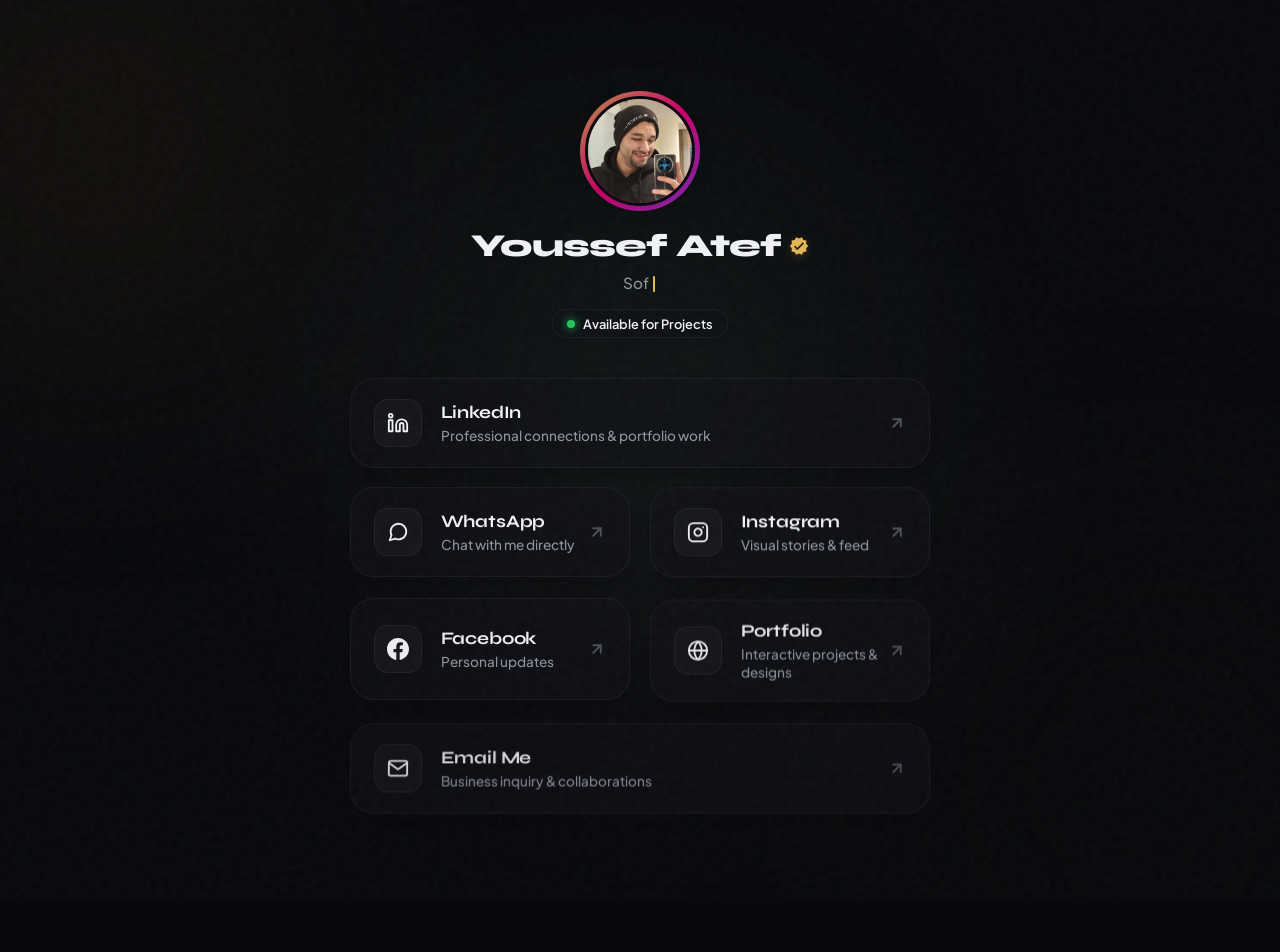
==== commit 75206998: "d" ====
--- a/index.html
+++ b/index.html
@@ -115,16 +115,19 @@
             </div>
         </a>
 
-        <!-- Cairo Clock Widget -->
-        <div class="bento-card clock-card">
+        <!-- Portfolio Link Card -->
+        <a href="https://youssef-atef-portfolio.vercel.app/" target="_blank" rel="noopener noreferrer" class="bento-card portfolio-card">
             <div class="card-icon-wrapper">
-                <svg xmlns="http://www.w3.org/2000/svg" viewBox="0 0 24 24" fill="none" stroke="currentColor" stroke-width="2" stroke-linecap="round" stroke-linejoin="round" class="clock-icon"><circle cx="12" cy="12" r="10"></circle><polyline points="12 6 12 12 16 14"></polyline></svg>
+                <svg xmlns="http://www.w3.org/2000/svg" viewBox="0 0 24 24" fill="none" stroke="currentColor" stroke-width="2" stroke-linecap="round" stroke-linejoin="round"><circle cx="12" cy="12" r="10"></circle><line x1="2" y1="12" x2="22" y2="12"></line><path d="M12 2a15.3 15.3 0 0 1 4 10 15.3 15.3 0 0 1-4 10 15.3 15.3 0 0 1-4-10 15.3 15.3 0 0 1 4-10z"></path></svg>
             </div>
             <div class="card-content">
-                <h2 class="card-title" id="clock-time">00:00:00</h2>
-                <p class="card-description">Cairo, Egypt</p>
+                <h2 class="card-title">Portfolio</h2>
+                <p class="card-description">Interactive projects & designs</p>
             </div>
-        </div>
+            <div class="card-arrow">
+                <svg xmlns="http://www.w3.org/2000/svg" viewBox="0 0 24 24" fill="none" stroke="currentColor" stroke-width="2.5" stroke-linecap="round" stroke-linejoin="round"><line x1="7" y1="17" x2="17" y2="7"></line><polyline points="7 7 17 7 17 17"></polyline></svg>
+            </div>
+        </a>
 
         <!-- Email Link Card (Wide) -->
         <a href="mailto:hh3928850@gmail.com" class="bento-card bento-wide email-card">
--- a/styles.css
+++ b/styles.css
@@ -435,24 +435,16 @@
     color: var(--accent);
 }
 
-/* Clock Card specific */
-.clock-card {
-    cursor: default;
-}
-.clock-card #clock-time {
-    font-variant-numeric: tabular-nums;
+/* Portfolio Card specific */
+.portfolio-card:hover {
+    border-color: rgba(226, 184, 87, 0.4);
+}
+.portfolio-card:hover .card-icon-wrapper {
+    background: rgba(226, 184, 87, 0.12);
+    border-color: rgba(226, 184, 87, 0.4);
+}
+.portfolio-card:hover .card-icon-wrapper svg {
     color: var(--accent);
-    letter-spacing: 0.02em;
-}
-.clock-card:hover .card-icon-wrapper {
-    transform: translateZ(30px) scale(1.08) rotate(-3deg);
-}
-.clock-card:hover .card-icon-wrapper svg {
-    animation: pulseClock 2s infinite ease-in-out;
-}
-@keyframes pulseClock {
-    0%, 100% { opacity: 1; transform: scale(1); }
-    50% { opacity: 0.6; transform: scale(0.92); }
 }
 
 /* BRAND SPECIFIC HOVER HIGHLIGHTS */
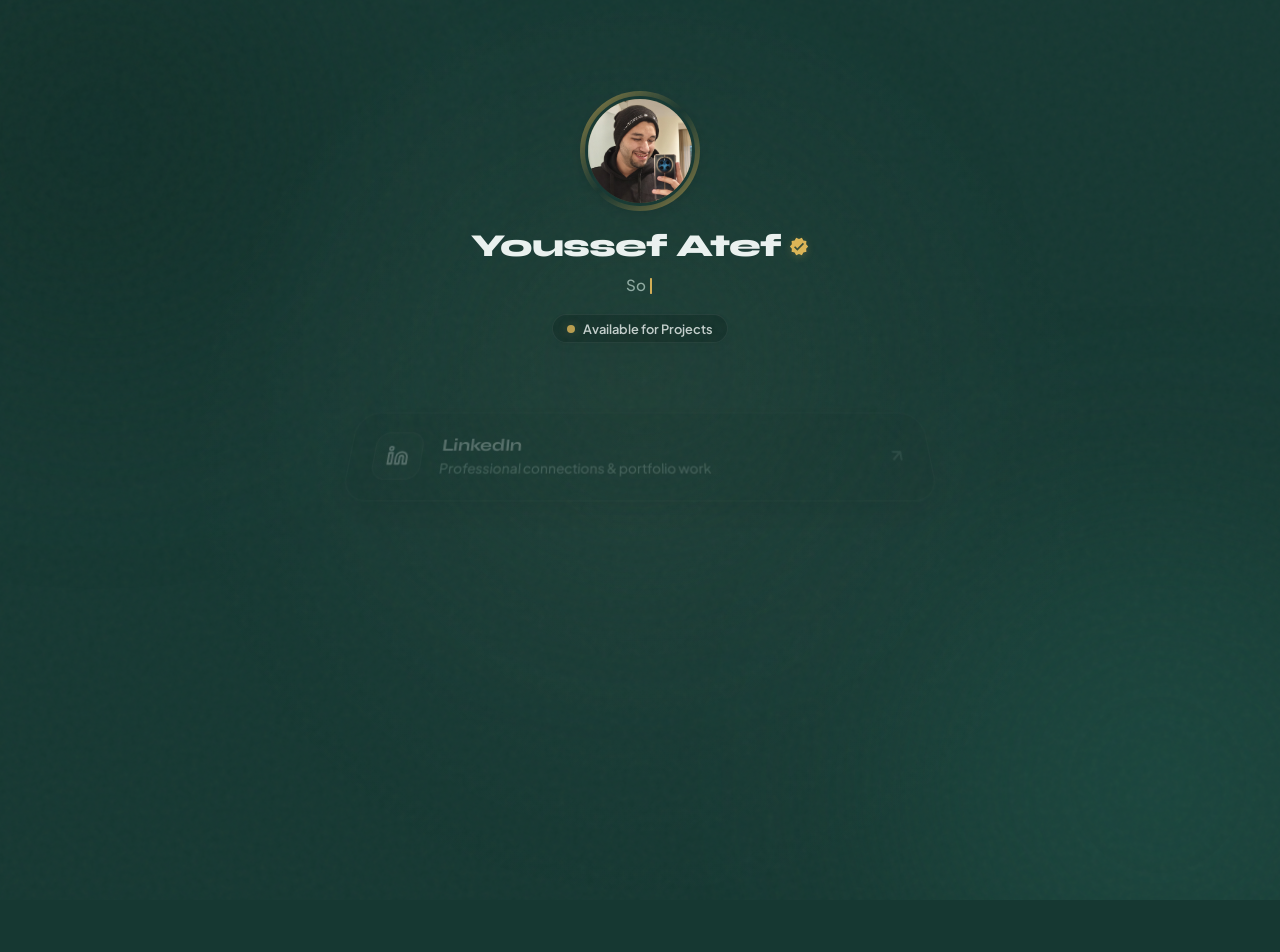
==== commit ad2a8b28: "d" ====
--- a/index.html
+++ b/index.html
@@ -9,6 +9,9 @@
     <meta name="description" content="Official Linktree for Youssef Atef. Connect on LinkedIn, WhatsApp, Instagram, Facebook, or send an Email.">
     <meta name="keywords" content="Youssef Atef, Portfolio, Linktree, Web Developer, Social Links">
     <meta name="author" content="Youssef Atef">
+    
+    <!-- Favicon -->
+    <link rel="icon" type="image/svg+xml" href="data:image/svg+xml,<svg xmlns='http://www.w3.org/2000/svg' viewBox='0 0 100 100'><circle cx='50' cy='50' r='50' fill='%23163832'/><text x='50' y='72' font-family='sans-serif' font-size='65' font-weight='bold' fill='%23e2b857' text-anchor='middle'>Y</text></svg>">
     
     <!-- Open Graph / Facebook -->
     <meta property="og:type" content="website">
--- a/styles.css
+++ b/styles.css
@@ -11,26 +11,26 @@
     --transition-spring: all 0.5s cubic-bezier(0.34, 1.56, 0.64, 1);
     --transition-smooth: all 0.3s ease;
 
-    /* Theme Configurations (Obsidian Dark) */
-    --bg-main: #08090c;
-    --text-primary: #f1f2f6;
-    --text-secondary: #8e939e;
+    /* Theme Configurations (Elegant Deep Green) */
+    --bg-main: #163832;
+    --text-primary: #f0f6f4;
+    --text-secondary: #9ab5ac;
     
     /* Glassmorphism */
-    --glass-bg: rgba(15, 16, 22, 0.6);
-    --glass-border: rgba(255, 255, 255, 0.05);
-    --glass-border-hover: rgba(226, 184, 87, 0.25);
-    --glass-shadow: 0 10px 40px -10px rgba(0, 0, 0, 0.5);
-    --glass-shadow-hover: 0 20px 50px -10px rgba(226, 184, 87, 0.08);
+    --glass-bg: rgba(14, 38, 33, 0.5);
+    --glass-border: rgba(255, 255, 255, 0.08);
+    --glass-border-hover: rgba(226, 184, 87, 0.4);
+    --glass-shadow: 0 10px 40px -10px rgba(0, 0, 0, 0.4);
+    --glass-shadow-hover: 0 20px 50px -10px rgba(226, 184, 87, 0.15);
     
     /* Accent & Brand Colors (Muted Gold) */
     --accent: #e2b857;
-    --accent-glow: rgba(226, 184, 87, 0.2);
+    --accent-glow: rgba(226, 184, 87, 0.25);
     
     /* Dynamic Mesh Bubbles */
-    --bubble-1: #19140d; /* Warm dark bronze */
-    --bubble-2: #09090b; /* Dark charcoal */
-    --bubble-3: #0a1411; /* Dark pine green */
+    --bubble-1: #0f2b25;
+    --bubble-2: #1e4f45;
+    --bubble-3: #1a3b30;
     
     /* Inputs */
     --input-bg: rgba(0, 0, 0, 0.25);
@@ -200,10 +200,10 @@
     right: -5px;
     bottom: -5px;
     border-radius: 50%;
-    background: linear-gradient(135deg, var(--accent) 0%, #ff007f 50%, #9333ea 100%);
+    background: linear-gradient(135deg, var(--accent) 0%, transparent 50%, var(--accent) 100%);
     z-index: 1;
     animation: rotateRing 8s linear infinite;
-    opacity: 0.85;
+    opacity: 0.6;
 }
 
 @keyframes rotateRing {
@@ -281,8 +281,8 @@
     width: 8px;
     height: 8px;
     border-radius: 50%;
-    background-color: #22c55e; /* Green active status */
-    box-shadow: 0 0 10px #22c55e;
+    background-color: var(--accent); /* Elegant gold status */
+    box-shadow: 0 0 10px var(--accent-glow);
 }
 
 /* Social Quicklinks removed */
@@ -349,7 +349,7 @@
 .bento-card:hover {
     border-color: var(--glass-border-hover);
     box-shadow: var(--glass-shadow-hover);
-    background: rgba(22, 24, 32, 0.7);
+    background: rgba(10, 30, 26, 0.8);
 }
 
 .bento-card:active {
@@ -435,78 +435,7 @@
     color: var(--accent);
 }
 
-/* Portfolio Card specific */
-.portfolio-card:hover {
-    border-color: rgba(226, 184, 87, 0.4);
-}
-.portfolio-card:hover .card-icon-wrapper {
-    background: rgba(226, 184, 87, 0.12);
-    border-color: rgba(226, 184, 87, 0.4);
-}
-.portfolio-card:hover .card-icon-wrapper svg {
-    color: var(--accent);
-}
-
-/* BRAND SPECIFIC HOVER HIGHLIGHTS */
-/* LinkedIn */
-.linkedin-card:hover {
-    border-color: rgba(0, 119, 181, 0.35);
-}
-.linkedin-card:hover .card-icon-wrapper {
-    background: rgba(0, 119, 181, 0.1);
-    border-color: rgba(0, 119, 181, 0.3);
-}
-.linkedin-card:hover .card-icon-wrapper svg {
-    color: #0077b5;
-}
-
-/* WhatsApp */
-.whatsapp-card:hover {
-    border-color: rgba(37, 211, 102, 0.35);
-}
-.whatsapp-card:hover .card-icon-wrapper {
-    background: rgba(37, 211, 102, 0.1);
-    border-color: rgba(37, 211, 102, 0.3);
-}
-.whatsapp-card:hover .card-icon-wrapper svg {
-    color: #25d366;
-}
-
-/* Instagram */
-.instagram-card:hover {
-    border-color: rgba(225, 48, 108, 0.35);
-}
-.instagram-card:hover .card-icon-wrapper {
-    background: rgba(225, 48, 108, 0.1);
-    border-color: rgba(225, 48, 108, 0.3);
-}
-.instagram-card:hover .card-icon-wrapper svg {
-    color: #e1306c;
-}
-
-/* Facebook */
-.facebook-card:hover {
-    border-color: rgba(24, 119, 242, 0.35);
-}
-.facebook-card:hover .card-icon-wrapper {
-    background: rgba(24, 119, 242, 0.1);
-    border-color: rgba(24, 119, 242, 0.3);
-}
-.facebook-card:hover .card-icon-wrapper svg {
-    color: #1877f2;
-}
-
-/* Email */
-.email-card:hover {
-    border-color: rgba(226, 184, 87, 0.4);
-}
-.email-card:hover .card-icon-wrapper {
-    background: rgba(226, 184, 87, 0.12);
-    border-color: rgba(226, 184, 87, 0.4);
-}
-.email-card:hover .card-icon-wrapper svg {
-    color: var(--accent);
-}
+
 
 /* ==========================================================================
    FOOTER
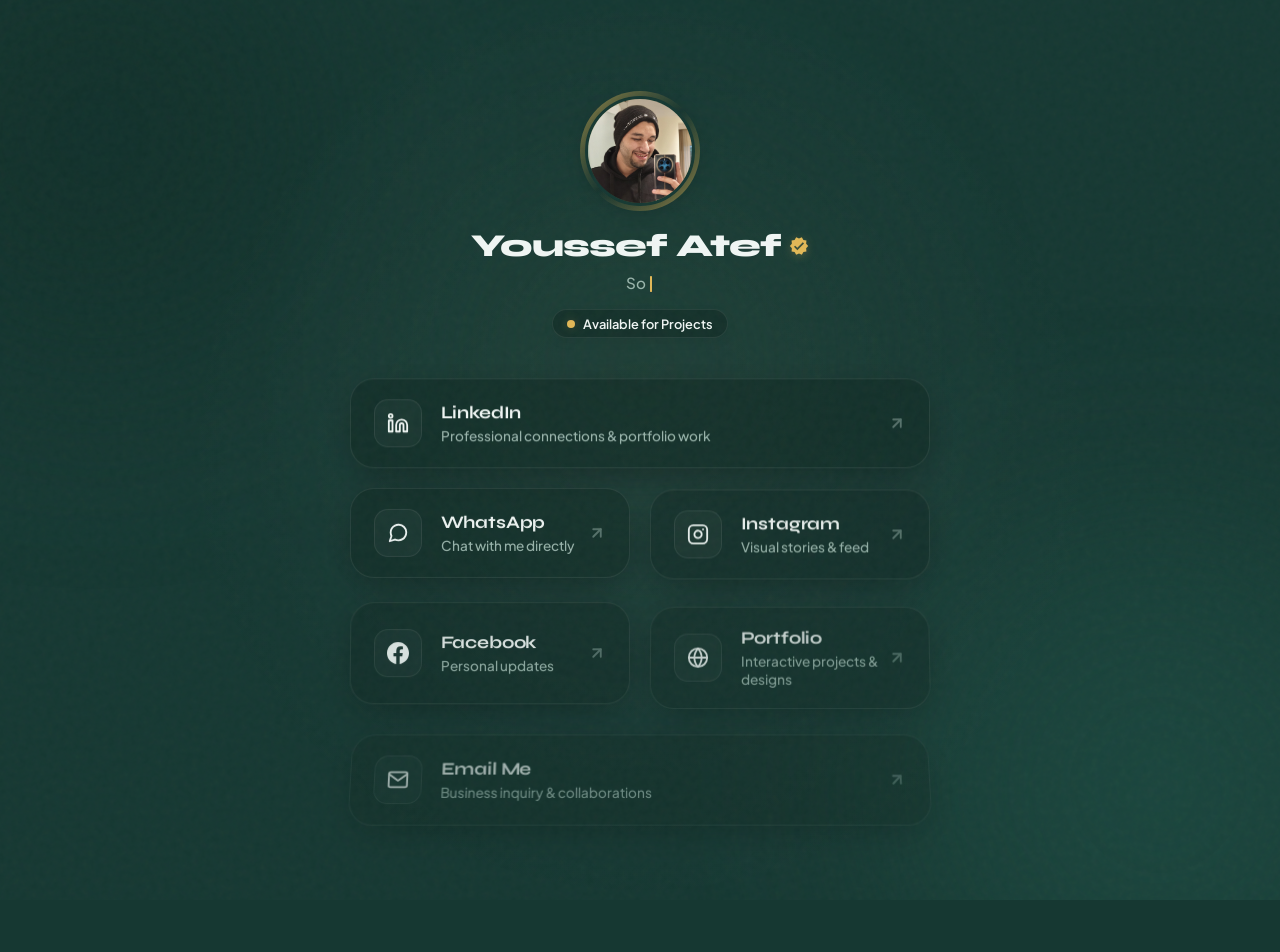
==== commit 88408525: "d" ====
--- a/index.html
+++ b/index.html
@@ -149,7 +149,7 @@
 
     <!-- Footer -->
     <footer class="profile-footer">
-        <p>© <span id="current-year"></span> Youssef Atef. Crafted with 💖</p>
+        <p>© <span id="current-year"></span> Youssef Atef. Crafted with 💛</p>
     </footer>
 
 
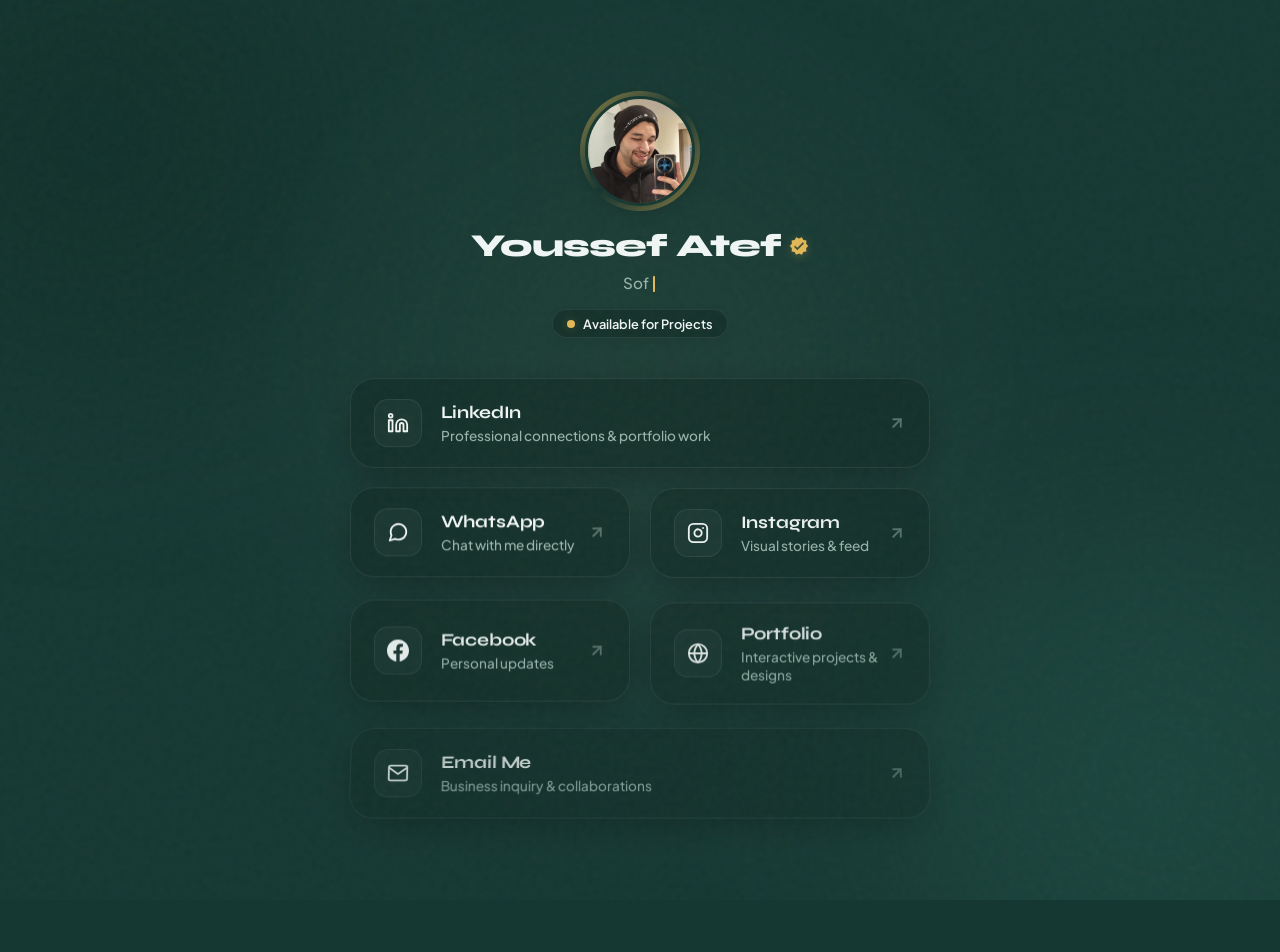
==== commit a337f2df: "d" ====
--- a/index.html
+++ b/index.html
@@ -7,7 +7,7 @@
     <!-- SEO & Metadata -->
     <title>Youssef Atef | Connect With Me</title>
     <meta name="description" content="Official Linktree for Youssef Atef. Connect on LinkedIn, WhatsApp, Instagram, Facebook, or send an Email.">
-    <meta name="keywords" content="Youssef Atef, Portfolio, Linktree, Web Developer, Social Links">
+    <meta name="keywords" content="Youssef Atef Linktree, Portfolio, Linktree, Web Developer, Social Links">
     <meta name="author" content="Youssef Atef">
     
     <!-- Favicon -->
